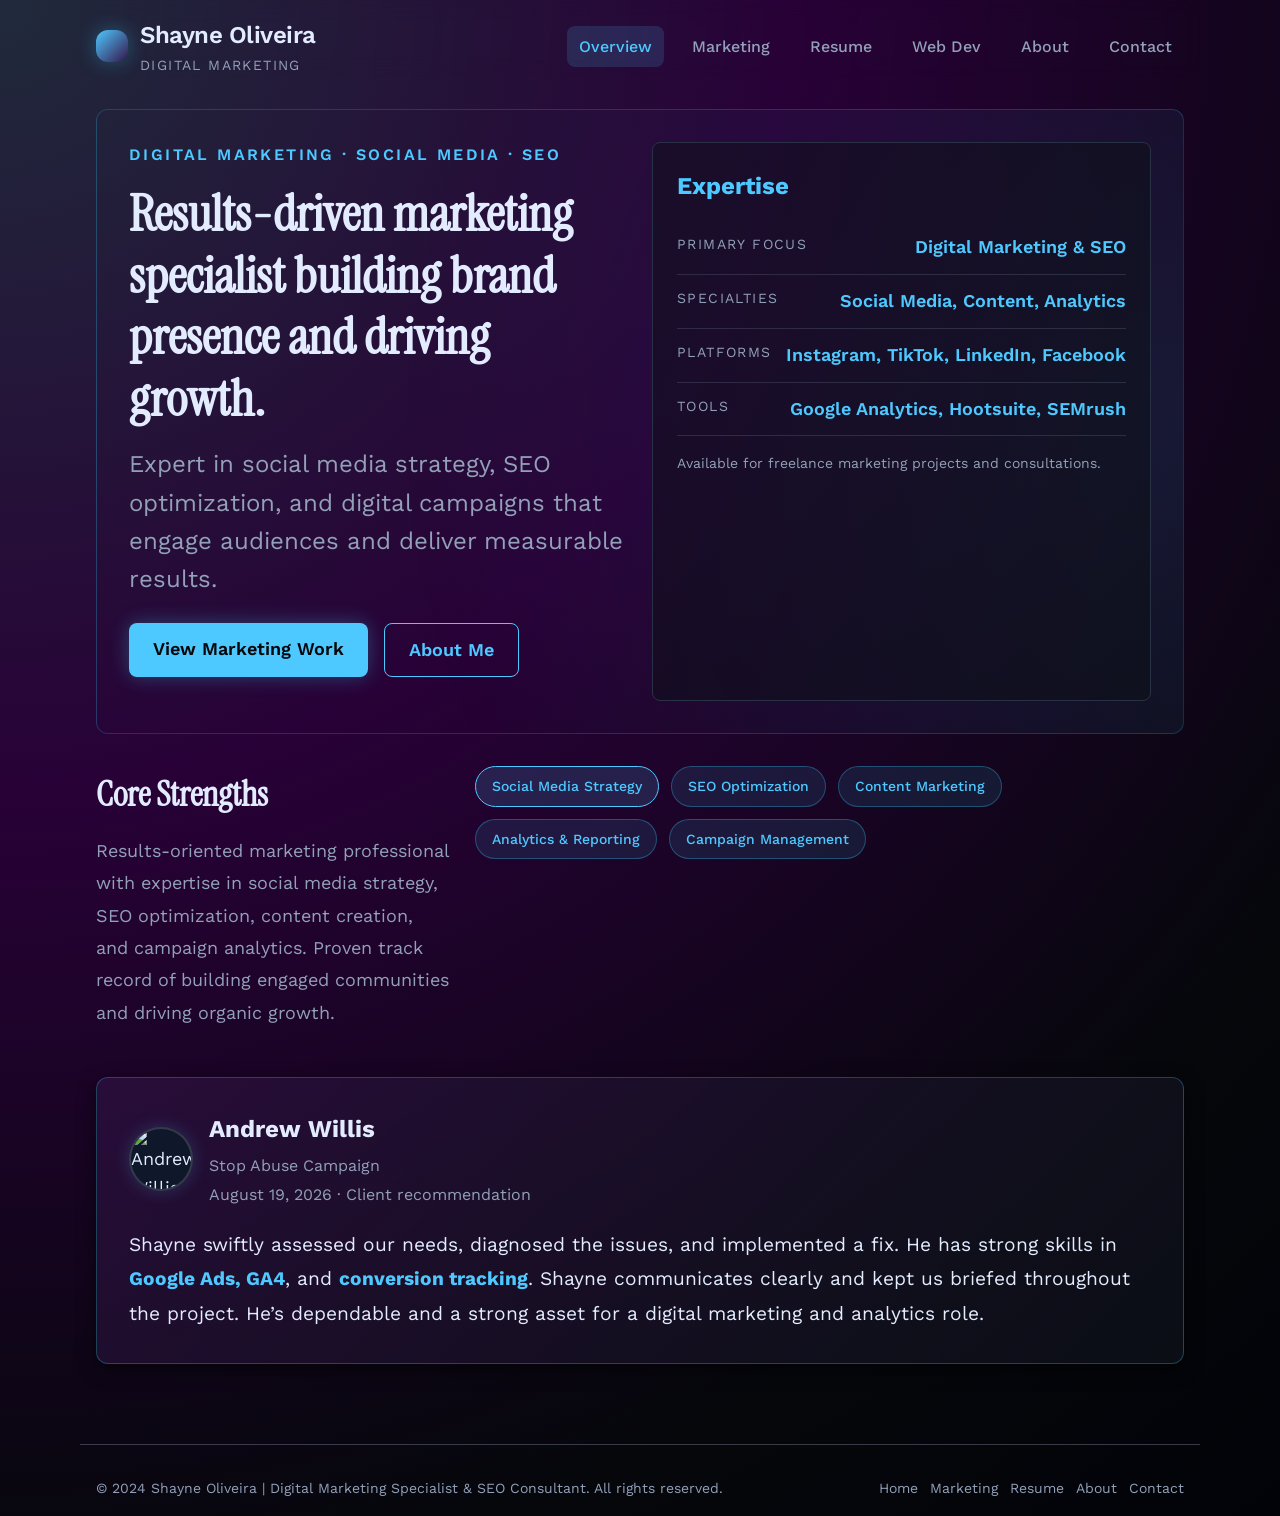
==== index.html @ 834544fd "Use Andrew Willis headshot in recommendation card - Replace Unsplash placeholder with provided Andre" ====
<!DOCTYPE html>
<html lang="en">
<head>
  <meta charset="UTF-8" />
  <meta name="viewport" content="width=device-width, initial-scale=1" />
  <meta name="description" content="Digital Marketing Specialist | Social Media, SEO & Content Strategy | Freelance Marketing Services for Brands & Startups" />
  <meta name="keywords" content="digital marketing specialist, social media marketing, SEO specialist, content marketing, digital marketing consultant, social media strategist" />
  <meta name="author" content="Shayne Oliveira" />
  <meta property="og:title" content="Shayne Oliveira | Digital Marketing Specialist & SEO Expert" />
  <meta property="og:description" content="Results-driven marketing specialist in social media strategy, SEO optimization, and digital campaigns." />
  <meta property="og:type" content="website" />
  <meta property="og:url" content="https://user-ux-lab.github.io/Html-portfolio/" />
  <meta name="language" content="English" />
  <meta name="revisit-after" content="7 days" />
  <meta name="robots" content="index, follow" />
  <title>Digital Marketing Specialist | SEO Expert | Shayne Oliveira</title>
  <link rel="canonical" href="https://user-ux-lab.github.io/Html-portfolio/" />
  <link rel="preconnect" href="https://fonts.googleapis.com" />
  <link rel="preconnect" href="https://fonts.gstatic.com" crossorigin />
  <link href="https://fonts.googleapis.com/css2?family=Work+Sans:wght@300;400;500;600;700&family=Instrument+Serif:ital@0;1&display=swap" rel="stylesheet" />
  <style>
    :root {
      --text-xs: clamp(0.75rem, 0.7rem + 0.25vw, 0.875rem);
      --text-sm: clamp(0.875rem, 0.8rem + 0.35vw, 1rem);
      --text-base: clamp(1rem, 0.95rem + 0.25vw, 1.125rem);
      --text-lg: clamp(1.125rem, 1rem + 0.75vw, 1.5rem);
      --text-xl: clamp(1.5rem, 1.2rem + 1.25vw, 2.25rem);
      --text-2xl: clamp(2rem, 1.2rem + 2.5vw, 3.5rem);

      --space-1: 0.25rem;
      --space-2: 0.5rem;
      --space-3: 0.75rem;
      --space-4: 1rem;
      --space-5: 1.25rem;
      --space-6: 1.5rem;
      --space-8: 2rem;
      --space-10: 2.5rem;
      --space-12: 3rem;
      --space-16: 4rem;

      --color-bg: #05070b;
      --color-surface: #0c1017;
      --color-surface-2: #151b25;
      --color-border: #293244;
      --color-text: #e3ecff;
      --color-text-muted: #92a0b8;
      --color-primary: #4ec9ff;
      --color-primary-hover: #2faee6;
      --color-primary-soft: rgba(78, 201, 255, 0.15);
      --color-purple: #34154a;
      --color-purple-soft: rgba(52, 21, 74, 0.38);
      --color-gold: #f2c46d;

      --radius-sm: 0.375rem;
      --radius-md: 0.5rem;
      --radius-lg: 0.75rem;
      --radius-full: 9999px;

      --shadow-sm: 0 1px 2px rgba(0, 0, 0, 0.35);
      --shadow-md: 0 6px 18px rgba(0, 0, 0, 0.55);
    }

    *, *::before, *::after { box-sizing: border-box; margin: 0; padding: 0; }
    html { text-size-adjust: none; scroll-behavior: smooth; }
    body {
      min-height: 100vh;
      font-family: 'Work Sans', system-ui, -apple-system, BlinkMacSystemFont, 'Segoe UI', sans-serif;
      font-size: var(--text-base);
      line-height: 1.6;
      color: var(--color-text);
      background: radial-gradient(circle at top left, #202a3b 0, #280137 40%, #05070b 80%, #020308 100%);
    }

    a, button { font: inherit; color: inherit; text-decoration: none; border: none; background: none; cursor: pointer; transition: 160ms ease; }

    header {
      max-width: 1120px;
      margin: 0 auto;
      padding: var(--space-4) var(--space-4) 0;
      display: flex;
      align-items: center;
      justify-content: space-between;
      gap: var(--space-4);
      position: sticky;
      top: 0;
      z-index: 10;
      backdrop-filter: blur(10px);
    }

    .logo { display: flex; align-items: center; gap: var(--space-3); }
    .logo a { display: flex; align-items: center; gap: var(--space-3); color: inherit; text-decoration: none; }
    .logo-mark {
      width: 32px; height: 32px; border-radius: var(--radius-lg);
      background: linear-gradient(135deg, var(--color-primary), var(--color-purple));
      box-shadow: 0 0 20px rgba(52, 211, 255, 0.3);
    }
    .logo-type-title { font-weight: 600; font-size: var(--text-lg); letter-spacing: -0.02em; }
    .logo-type-subtitle { font-size: var(--text-xs); color: var(--color-text-muted); text-transform: uppercase; letter-spacing: 0.1em; }

    .nav-links { display: flex; gap: var(--space-4); flex-wrap: wrap; }
    .nav-link {
      font-size: var(--text-sm);
      font-weight: 500;
      color: var(--color-text-muted);
      padding: var(--space-2) var(--space-3);
      border-radius: var(--radius-md);
      transition: all 160ms ease;
    }
    .nav-link:hover { color: var(--color-primary); }
    .nav-link.active { color: var(--color-primary); background: var(--color-primary-soft); }

    .page-shell { max-width: 1120px; margin: 0 auto; padding: var(--space-8) var(--space-4); }

    .hero {
      display: grid;
      grid-template-columns: minmax(0, 1fr) minmax(0, 1fr);
      gap: var(--space-6);
      padding: var(--space-8);
      border-radius: var(--radius-lg);
      background: radial-gradient(circle at right, rgba(52, 211, 255, 0.1) 0%, transparent 70%);
      border: 1px solid rgba(52, 211, 255, 0.2);
      margin-bottom: var(--space-8);
    }

    .hero-text h1 {
      font-family: 'Instrument Serif', serif;
      font-size: var(--text-2xl);
      font-weight: 600;
      line-height: 1.2;
      margin: var(--space-4) 0;
    }

    .highlight {
      color: var(--color-primary);
      font-size: var(--text-sm);
      text-transform: uppercase;
      letter-spacing: 0.15em;
      font-weight: 600;
    }

    .tagline {
      font-size: var(--text-lg);
      color: var(--color-text-muted);
      margin: var(--space-4) 0;
    }

    .hero-actions { display: flex; gap: var(--space-4); margin: var(--space-6) 0; flex-wrap: wrap; }

    .btn-primary {
      padding: 0.75rem 1.5rem;
      background: var(--color-primary);
      color: var(--color-bg);
      border-radius: var(--radius-md);
      font-weight: 600;
      box-shadow: 0 0 20px rgba(52, 211, 255, 0.3);
      display: inline-block;
    }
    .btn-primary:hover { background: var(--color-primary-hover); box-shadow: 0 0 30px rgba(52, 211, 255, 0.5); }

    .btn-outline {
      padding: 0.75rem 1.5rem;
      border: 1px solid var(--color-primary);
      border-radius: var(--radius-md);
      font-weight: 600;
      color: var(--color-primary);
      display: inline-block;
    }
    .btn-outline:hover { background: var(--color-primary-soft); }

    .hero-note {
      font-size: var(--text-xs);
      color: var(--color-text-muted);
      margin-top: var(--space-4);
    }

    .hero-aside {
      padding: var(--space-6);
      background: rgba(12, 16, 23, 0.5);
      border-radius: var(--radius-md);
      border: 1px solid var(--color-border);
    }

    .hero-aside h2 {
      font-size: var(--text-lg);
      margin-bottom: var(--space-4);
      color: var(--color-primary);
    }

    .metric-row {
      display: flex;
      justify-content: space-between;
      padding: var(--space-3) 0;
      border-bottom: 1px solid rgba(147, 160, 184, 0.2);
    }

    .metric-label {
      font-size: var(--text-xs);
      color: var(--color-text-muted);
      text-transform: uppercase;
      letter-spacing: 0.1em;
    }

    .metric-value {
      font-weight: 600;
      color: var(--color-primary);
    }

    .section { margin-bottom: var(--space-12); }
    .section-header {
      display: grid;
      grid-template-columns: minmax(0, 1fr) minmax(0, 2fr);
      gap: var(--space-6);
      margin-bottom: var(--space-6);
      align-items: start;
    }

    .section-header h2 {
      font-family: 'Instrument Serif', serif;
      font-size: var(--text-xl);
      margin-bottom: var(--space-3);
    }

    .section-header p {
      color: var(--color-text-muted);
      line-height: 1.8;
    }

    .pill-list { display: flex; gap: var(--space-3); flex-wrap: wrap; }
    .pill {
      padding: var(--space-2) var(--space-4);
      background: rgba(52, 211, 255, 0.1);
      border: 1px solid rgba(52, 211, 255, 0.3);
      border-radius: var(--radius-full);
      font-size: var(--text-xs);
      font-weight: 500;
      color: var(--color-primary);
    }

    .pill--primary {
      background: var(--color-primary-soft);
      border-color: var(--color-primary);
      color: var(--color-primary);
    }

    .recommendation {
      margin-top: var(--space-12);
      background: linear-gradient(135deg, rgba(52, 21, 74, 0.55), rgba(12, 16, 23, 0.9));
      border: 1px solid rgba(78, 201, 255, 0.28);
      border-radius: var(--radius-lg);
      padding: var(--space-8);
      box-shadow: var(--shadow-md);
    }

    .recommendation-header {
      display: flex;
      align-items: center;
      gap: var(--space-4);
      margin-bottom: var(--space-5);
    }

    .recommendation-avatar {
      width: 64px;
      height: 64px;
      border-radius: 50%;
      overflow: hidden;
      border: 2px solid rgba(255,255,255,0.15);
      box-shadow: 0 0 18px rgba(78,201,255,0.2);
      background: #0f172a;
      flex-shrink: 0;
    }

    .recommendation-avatar img {
      width: 100%;
      height: 100%;
      object-fit: cover;
      display: block;
    }

    .recommendation-person {
      display: flex;
      flex-direction: column;
      gap: var(--space-1);
    }

    .recommendation-name {
      font-weight: 700;
      font-size: var(--text-lg);
    }

    .recommendation-role {
      color: var(--color-text-muted);
      font-size: var(--text-sm);
    }

    .recommendation-body {
      color: var(--color-text);
      font-size: clamp(1rem, 0.95rem + 0.5vw, 1.2rem);
      line-height: 1.8;
      margin: 0;
    }

    .recommendation-body strong {
      color: var(--color-primary);
    }

    footer {
      max-width: 1120px; margin: 0 auto; padding: var(--space-8) var(--space-4) var(--space-4);
      font-size: var(--text-xs); color: var(--color-text-muted); display: flex; justify-content: space-between;
      gap: var(--space-4); border-top: 1px solid rgba(147,160,184,.35); margin-top: var(--space-12);
    }
    .footer-links { display: flex; gap: var(--space-3); flex-wrap: wrap; }

    @media (max-width: 900px) {
      .hero { grid-template-columns: minmax(0,1fr); }
      .section-header { grid-template-columns: minmax(0,1fr); }
      header, footer { flex-direction: column; align-items: flex-start; }
      .hero { padding: var(--space-6); }
    }
    @media (max-width: 600px) {
      .page-shell { padding-inline: var(--space-3); }
      .hero { padding: var(--space-4); }
      .nav-links { gap: var(--space-2); }
      .nav-link { font-size: var(--text-xs); padding: var(--space-2); }
    }
  </style>
</head>
<body>
  <header>
    <div class="logo">
      <a href="index.html">
        <div class="logo-mark" aria-hidden="true"></div>
        <div>
          <div class="logo-type-title">Shayne Oliveira</div>
          <div class="logo-type-subtitle">Digital Marketing</div>
        </div>
      </a>
    </div>
    <nav class="nav-links" aria-label="Primary navigation">
      <a href="index.html" class="nav-link active">Overview</a>
      <a href="marketing.html" class="nav-link">Marketing</a>
      <a href="resume.html" class="nav-link">Resume</a>
      <a href="webdev.html" class="nav-link">Web Dev</a>
      <a href="about.html" class="nav-link">About</a>
      <a href="contact.html" class="nav-link">Contact</a>
    </nav>
  </header>

  <main class="page-shell">
    <section class="hero" aria-labelledby="hero-title">
      <div class="hero-text">
        <p class="highlight">Digital Marketing · Social Media · SEO</p>
        <h1 id="hero-title">Results-driven marketing specialist building brand presence and driving growth.</h1>
        <p class="tagline">Expert in social media strategy, SEO optimization, and digital campaigns that engage audiences and deliver measurable results.</p>
        <div class="hero-actions">
          <a href="marketing.html" class="btn-primary">View Marketing Work</a>
          <a href="about.html" class="btn-outline">About Me</a>
        </div>
      </div>
      <aside class="hero-aside" aria-label="Professional snapshot">
        <h2>Expertise</h2>
        <div class="metric-row"><span class="metric-label">Primary Focus</span><span class="metric-value">Digital Marketing & SEO</span></div>
        <div class="metric-row"><span class="metric-label">Specialties</span><span class="metric-value">Social Media, Content, Analytics</span></div>
        <div class="metric-row"><span class="metric-label">Platforms</span><span class="metric-value">Instagram, TikTok, LinkedIn, Facebook</span></div>
        <div class="metric-row"><span class="metric-label">Tools</span><span class="metric-value">Google Analytics, Hootsuite, SEMrush</span></div>
        <p class="hero-note">Available for freelance marketing projects and consultations.</p>
      </aside>
    </section>

    <section class="section" aria-labelledby="skills-title">
      <div class="section-header">
        <div>
          <h2 id="skills-title">Core Strengths</h2>
          <p>Results-oriented marketing professional with expertise in social media strategy, SEO optimization, content creation, and campaign analytics. Proven track record of building engaged communities and driving organic growth.</p>
        </div>
        <div class="pill-list">
          <span class="pill pill--primary">Social Media Strategy</span>
          <span class="pill">SEO Optimization</span>
          <span class="pill">Content Marketing</span>
          <span class="pill">Analytics & Reporting</span>
          <span class="pill">Campaign Management</span>
        </div>
      </div>
    </section>

    <section class="recommendation" aria-labelledby="recommendation-title">
      <div class="recommendation-header">
        <div class="recommendation-avatar" aria-hidden="true">
          <img src="https://raw.githubusercontent.com/User-ux-lab/Html-portfolio/main/assets/images/andrew-j.s.-willis.webp" alt="Andrew Willis portrait" />
        </div>
        <div class="recommendation-person">
          <div class="recommendation-name">Andrew Willis</div>
          <div class="recommendation-role">Stop Abuse Campaign</div>
          <div class="recommendation-role">August 19, 2026 · Client recommendation</div>
        </div>
      </div>
      <p class="recommendation-body">
        Shayne swiftly assessed our needs, diagnosed the issues, and implemented a fix. He has strong skills in
        <strong>Google Ads, GA4</strong>, and <strong>conversion tracking</strong>. Shayne communicates clearly and kept us briefed throughout the project.
        He’s dependable and a strong asset for a digital marketing and analytics role.
      </p>
    </section>
  </main>

  <footer role="contentinfo">
    <div>&copy; 2024 Shayne Oliveira | Digital Marketing Specialist & SEO Consultant. All rights reserved.</div>
    <div class="footer-links">
      <a href="index.html">Home</a>
      <a href="marketing.html">Marketing</a>
      <a href="resume.html">Resume</a>
      <a href="about.html">About</a>
      <a href="contact.html">Contact</a>
    </div>
  </footer>

  <script>
    // Set active nav link based on current page
    document.querySelectorAll('.nav-link').forEach(link => {
      const href = link.getAttribute('href');
      const currentPage = window.location.pathname.split('/').pop() || 'index.html';
      if ((href === '/' && (currentPage === '' || currentPage === 'index.html')) || href === currentPage) {
        link.classList.add('active');
      } else {
        link.classList.remove('active');
      }
    });
  </script>
</body>
</html>
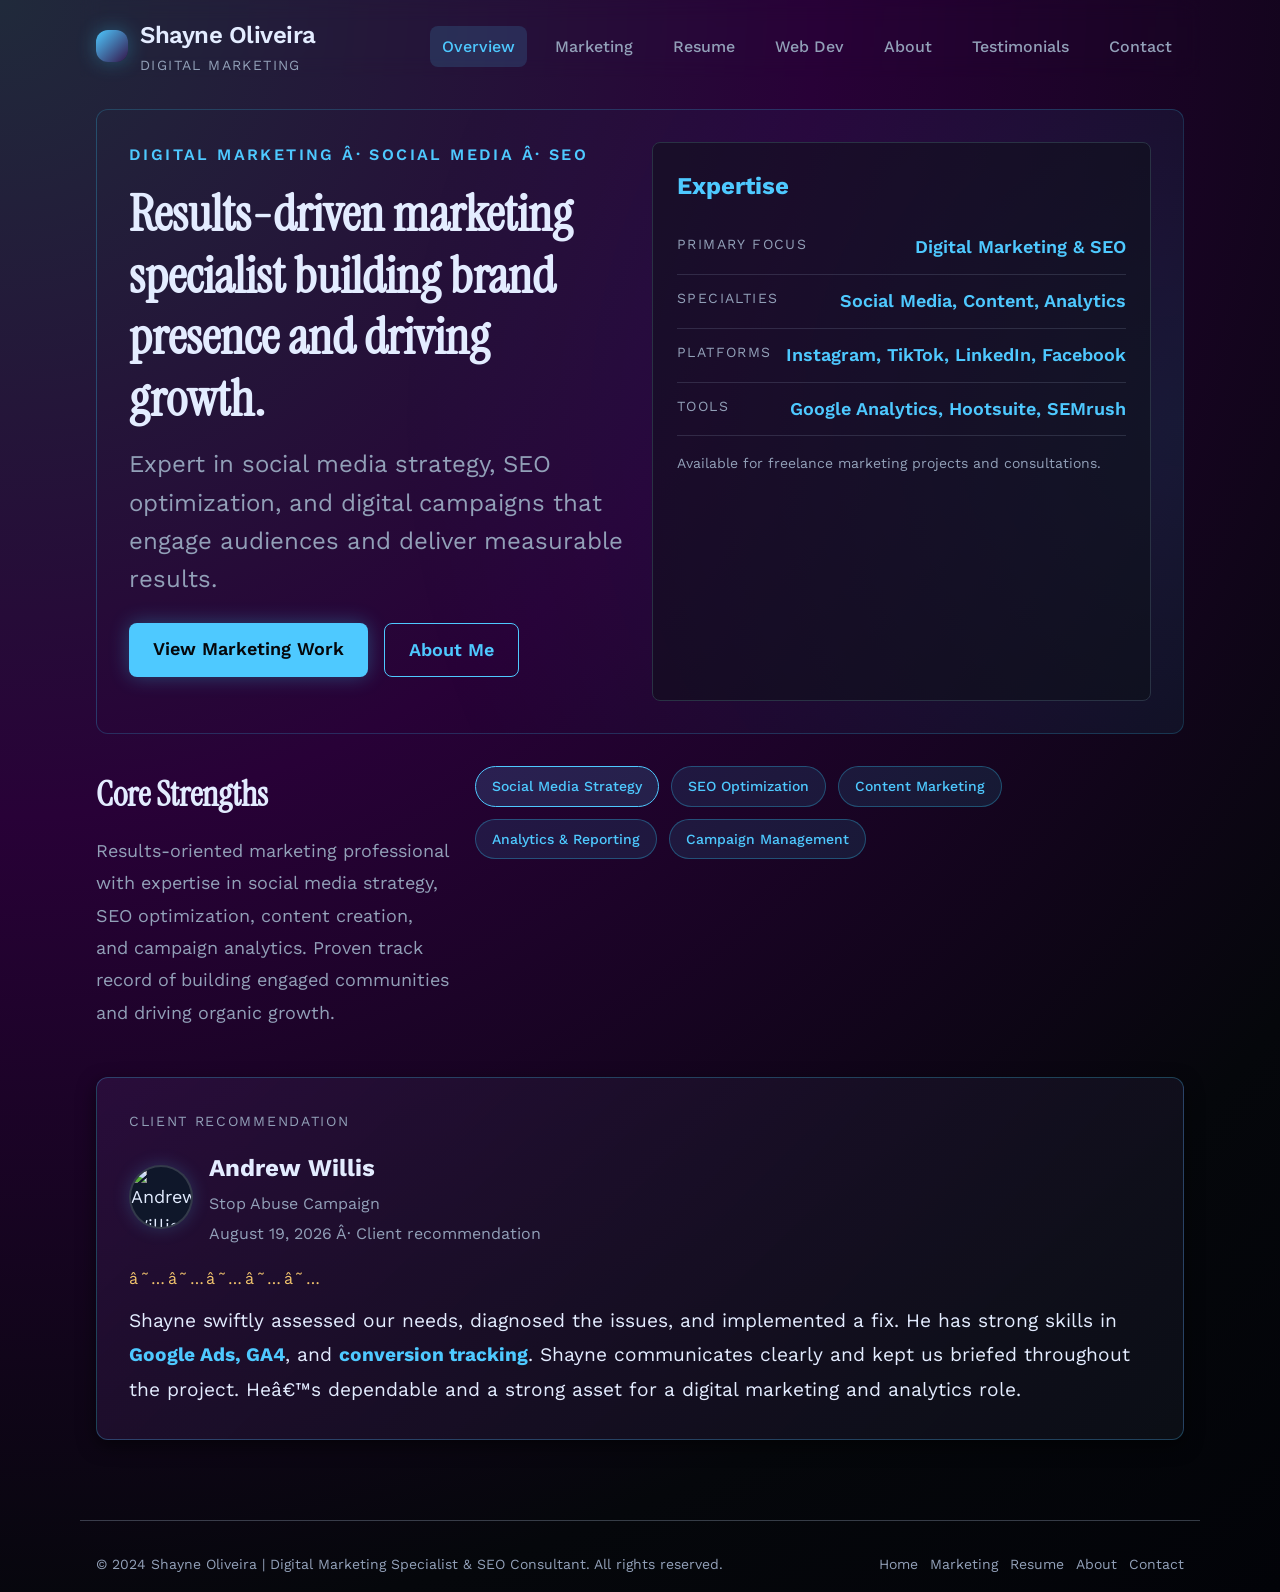
==== commit f089babc: "Add LinkedIn-style testimonials experience - Add subtle five-star rating to client recommendation - " ====
--- a/index.html
+++ b/index.html
@@ -1,4 +1,4 @@
-<!DOCTYPE html>
+﻿<!DOCTYPE html>
 <html lang="en">
 <head>
   <meta charset="UTF-8" />
@@ -249,6 +249,17 @@
       border-radius: var(--radius-lg);
       padding: var(--space-8);
       box-shadow: var(--shadow-md);
+      display: block;
+      color: inherit;
+      transition: transform 160ms ease, border-color 160ms ease, box-shadow 160ms ease;
+    }
+
+    .recommendation:hover,
+    .recommendation:focus-visible {
+      border-color: var(--color-primary);
+      box-shadow: 0 0 28px rgba(78, 201, 255, 0.18);
+      transform: translateY(-2px);
+      outline: none;
     }
 
     .recommendation-header {
@@ -301,6 +312,21 @@
 
     .recommendation-body strong {
       color: var(--color-primary);
+    }
+
+    .recommendation-rating {
+      color: var(--color-gold);
+      font-size: var(--text-sm);
+      letter-spacing: 0.16em;
+      margin: var(--space-4) 0 var(--space-3);
+    }
+
+    .recommendation-label {
+      color: var(--color-text-muted);
+      font-size: var(--text-xs);
+      text-transform: uppercase;
+      letter-spacing: 0.12em;
+      margin-bottom: var(--space-4);
     }
 
     footer {
@@ -341,6 +367,7 @@
       <a href="resume.html" class="nav-link">Resume</a>
       <a href="webdev.html" class="nav-link">Web Dev</a>
       <a href="about.html" class="nav-link">About</a>
+      <a href="testimonials.html" class="nav-link">Testimonials</a>
       <a href="contact.html" class="nav-link">Contact</a>
     </nav>
   </header>
@@ -348,7 +375,7 @@
   <main class="page-shell">
     <section class="hero" aria-labelledby="hero-title">
       <div class="hero-text">
-        <p class="highlight">Digital Marketing · Social Media · SEO</p>
+        <p class="highlight">Digital Marketing Â· Social Media Â· SEO</p>
         <h1 id="hero-title">Results-driven marketing specialist building brand presence and driving growth.</h1>
         <p class="tagline">Expert in social media strategy, SEO optimization, and digital campaigns that engage audiences and deliver measurable results.</p>
         <div class="hero-actions">
@@ -382,23 +409,25 @@
       </div>
     </section>
 
-    <section class="recommendation" aria-labelledby="recommendation-title">
+    <a class="recommendation" href="https://stopabusecampaign.org/stop-abuse-campaign-board/andrew-willis/" target="_blank" rel="noopener noreferrer" aria-label="Read Andrew Willis's recommendation on the Stop Abuse Campaign website">
+      <div class="recommendation-label">Client recommendation</div>
       <div class="recommendation-header">
         <div class="recommendation-avatar" aria-hidden="true">
-          <img src="https://raw.githubusercontent.com/User-ux-lab/Html-portfolio/main/assets/images/andrew-j.s.-willis.webp" alt="Andrew Willis portrait" />
+          <img src="assets/images/andrew-j.s.-willis.webp" alt="Andrew Willis portrait" />
         </div>
         <div class="recommendation-person">
           <div class="recommendation-name">Andrew Willis</div>
           <div class="recommendation-role">Stop Abuse Campaign</div>
-          <div class="recommendation-role">August 19, 2026 · Client recommendation</div>
+          <div class="recommendation-role">August 19, 2026 Â· Client recommendation</div>
         </div>
       </div>
+      <div class="recommendation-rating" aria-label="5 out of 5 stars">â˜…â˜…â˜…â˜…â˜…</div>
       <p class="recommendation-body">
         Shayne swiftly assessed our needs, diagnosed the issues, and implemented a fix. He has strong skills in
         <strong>Google Ads, GA4</strong>, and <strong>conversion tracking</strong>. Shayne communicates clearly and kept us briefed throughout the project.
-        He’s dependable and a strong asset for a digital marketing and analytics role.
+        Heâ€™s dependable and a strong asset for a digital marketing and analytics role.
       </p>
-    </section>
+    </a>
   </main>
 
   <footer role="contentinfo">
@@ -426,3 +455,5 @@
   </script>
 </body>
 </html>
+
+
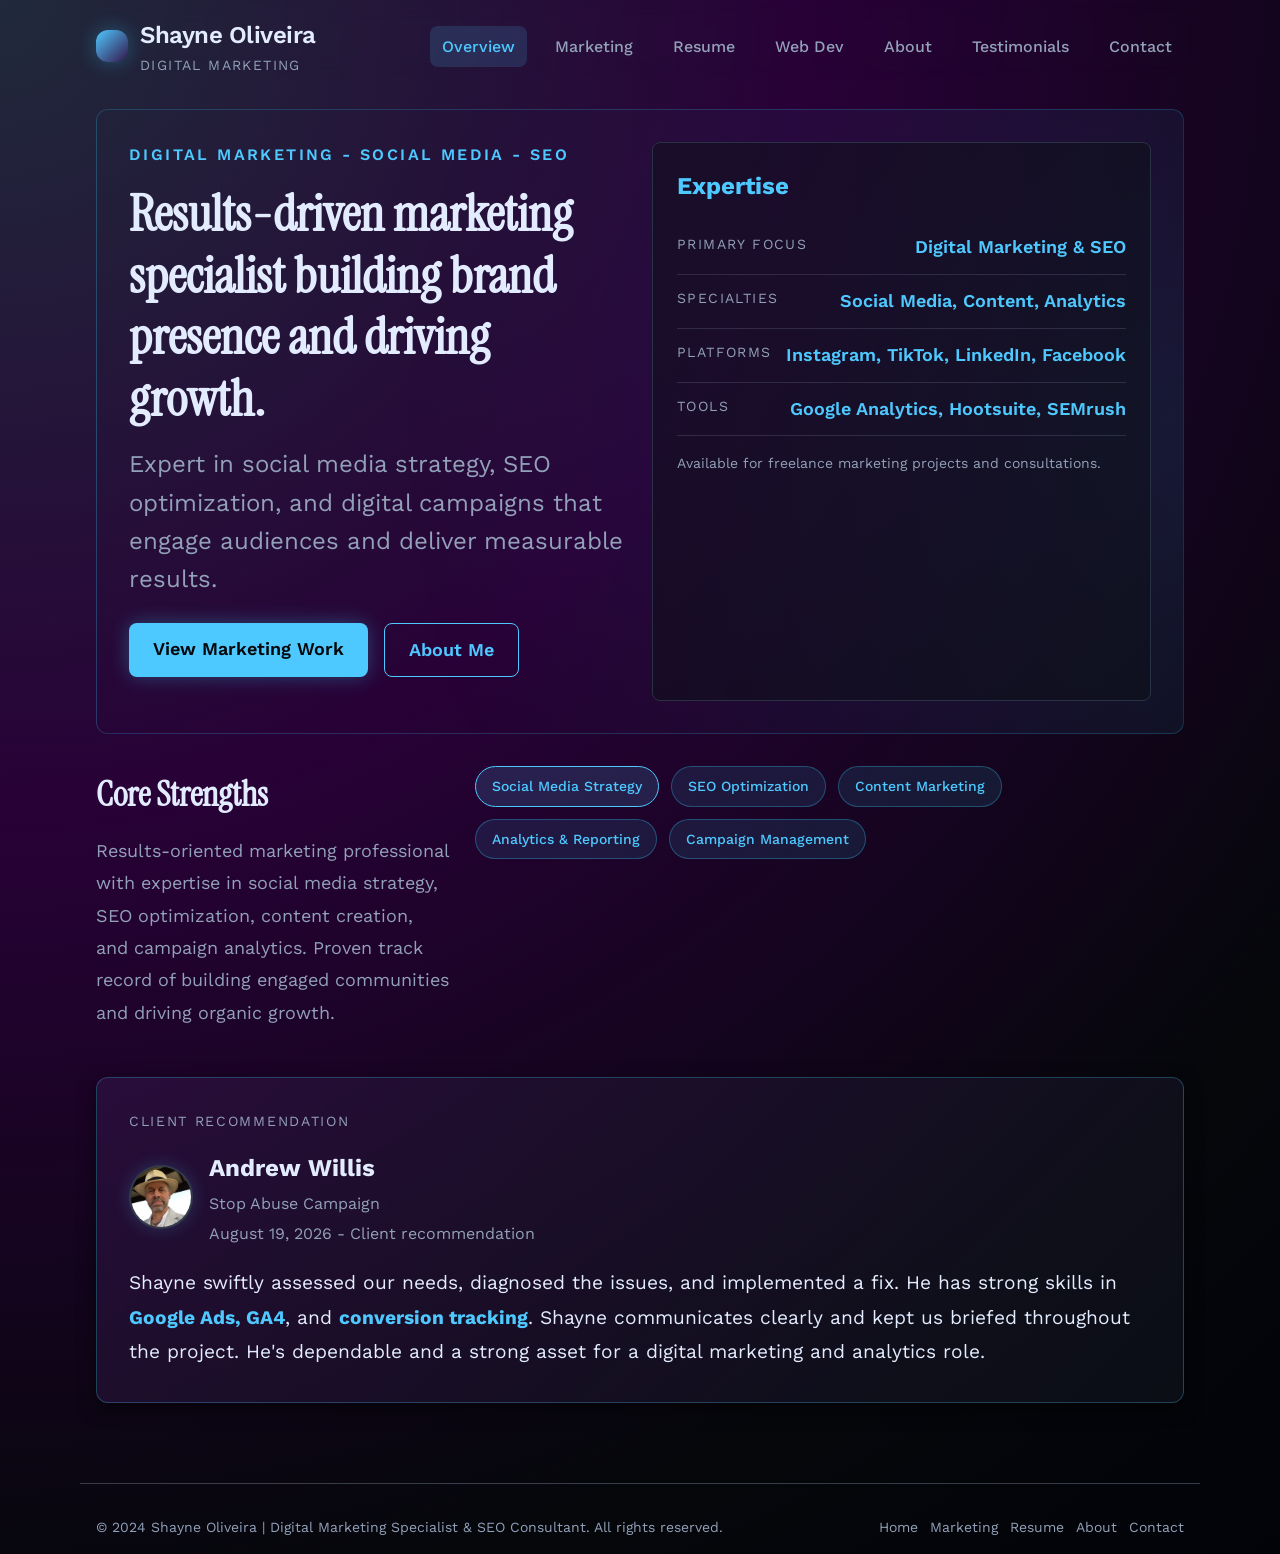
==== commit ee26f3de: "Remove testimonial star ratings - Remove star rating markup and styles from homepage and Testimonial" ====
--- a/index.html
+++ b/index.html
@@ -314,13 +314,6 @@
       color: var(--color-primary);
     }
 
-    .recommendation-rating {
-      color: var(--color-gold);
-      font-size: var(--text-sm);
-      letter-spacing: 0.16em;
-      margin: var(--space-4) 0 var(--space-3);
-    }
-
     .recommendation-label {
       color: var(--color-text-muted);
       font-size: var(--text-xs);
@@ -375,7 +368,7 @@
   <main class="page-shell">
     <section class="hero" aria-labelledby="hero-title">
       <div class="hero-text">
-        <p class="highlight">Digital Marketing Â· Social Media Â· SEO</p>
+        <p class="highlight">Digital Marketing - Social Media - SEO</p>
         <h1 id="hero-title">Results-driven marketing specialist building brand presence and driving growth.</h1>
         <p class="tagline">Expert in social media strategy, SEO optimization, and digital campaigns that engage audiences and deliver measurable results.</p>
         <div class="hero-actions">
@@ -418,14 +411,13 @@
         <div class="recommendation-person">
           <div class="recommendation-name">Andrew Willis</div>
           <div class="recommendation-role">Stop Abuse Campaign</div>
-          <div class="recommendation-role">August 19, 2026 Â· Client recommendation</div>
+          <div class="recommendation-role">August 19, 2026 - Client recommendation</div>
         </div>
       </div>
-      <div class="recommendation-rating" aria-label="5 out of 5 stars">â˜…â˜…â˜…â˜…â˜…</div>
       <p class="recommendation-body">
         Shayne swiftly assessed our needs, diagnosed the issues, and implemented a fix. He has strong skills in
         <strong>Google Ads, GA4</strong>, and <strong>conversion tracking</strong>. Shayne communicates clearly and kept us briefed throughout the project.
-        Heâ€™s dependable and a strong asset for a digital marketing and analytics role.
+        He's dependable and a strong asset for a digital marketing and analytics role.
       </p>
     </a>
   </main>
@@ -455,5 +447,3 @@
   </script>
 </body>
 </html>
-
-
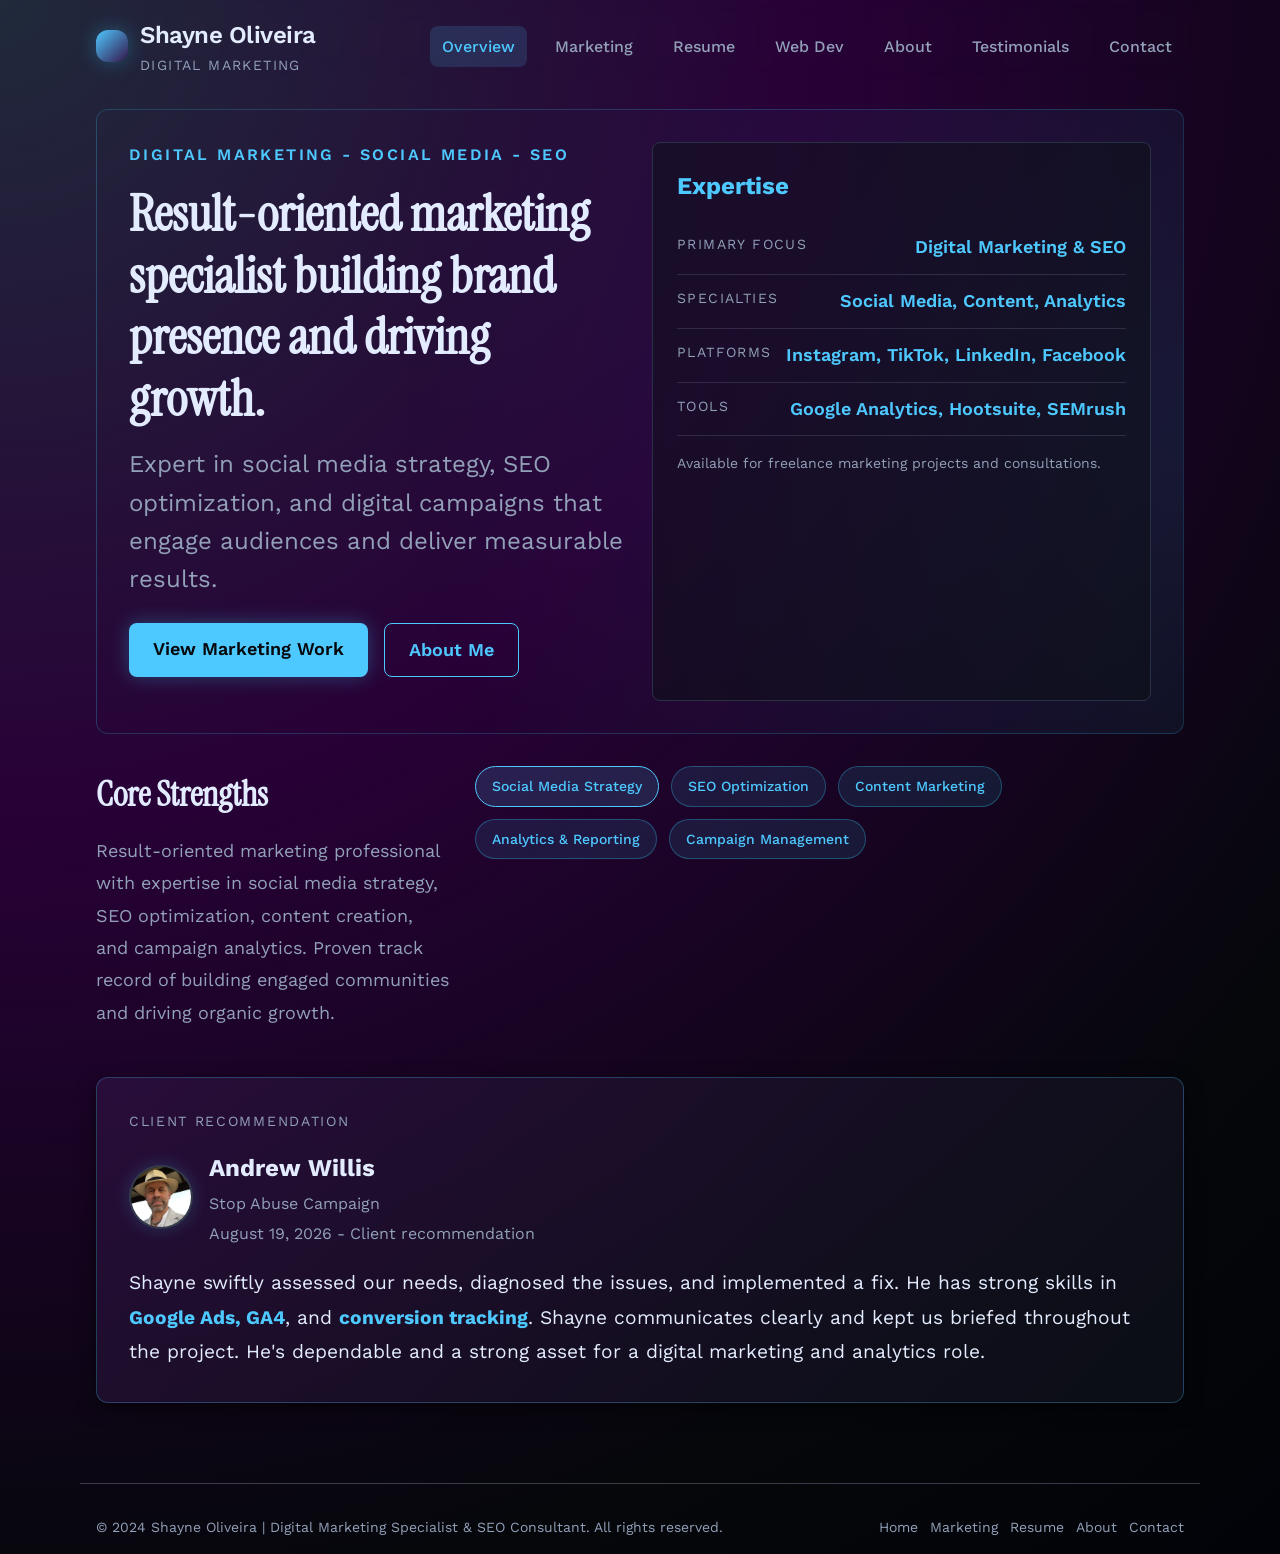
==== commit 7e5218ba: "Fix marketing navigation and headline wording - Normalize Marketing links to explicit relative paths" ====
--- a/index.html
+++ b/index.html
@@ -7,7 +7,7 @@
   <meta name="keywords" content="digital marketing specialist, social media marketing, SEO specialist, content marketing, digital marketing consultant, social media strategist" />
   <meta name="author" content="Shayne Oliveira" />
   <meta property="og:title" content="Shayne Oliveira | Digital Marketing Specialist & SEO Expert" />
-  <meta property="og:description" content="Results-driven marketing specialist in social media strategy, SEO optimization, and digital campaigns." />
+  <meta property="og:description" content="Result-oriented marketing specialist in social media strategy, SEO optimization, and digital campaigns." />
   <meta property="og:type" content="website" />
   <meta property="og:url" content="https://user-ux-lab.github.io/Html-portfolio/" />
   <meta name="language" content="English" />
@@ -356,7 +356,7 @@
     </div>
     <nav class="nav-links" aria-label="Primary navigation">
       <a href="index.html" class="nav-link active">Overview</a>
-      <a href="marketing.html" class="nav-link">Marketing</a>
+      <a href="./marketing.html" class="nav-link">Marketing</a>
       <a href="resume.html" class="nav-link">Resume</a>
       <a href="webdev.html" class="nav-link">Web Dev</a>
       <a href="about.html" class="nav-link">About</a>
@@ -369,10 +369,10 @@
     <section class="hero" aria-labelledby="hero-title">
       <div class="hero-text">
         <p class="highlight">Digital Marketing - Social Media - SEO</p>
-        <h1 id="hero-title">Results-driven marketing specialist building brand presence and driving growth.</h1>
+        <h1 id="hero-title">Result-oriented marketing specialist building brand presence and driving growth.</h1>
         <p class="tagline">Expert in social media strategy, SEO optimization, and digital campaigns that engage audiences and deliver measurable results.</p>
         <div class="hero-actions">
-          <a href="marketing.html" class="btn-primary">View Marketing Work</a>
+          <a href="./marketing.html" class="btn-primary">View Marketing Work</a>
           <a href="about.html" class="btn-outline">About Me</a>
         </div>
       </div>
@@ -390,7 +390,7 @@
       <div class="section-header">
         <div>
           <h2 id="skills-title">Core Strengths</h2>
-          <p>Results-oriented marketing professional with expertise in social media strategy, SEO optimization, content creation, and campaign analytics. Proven track record of building engaged communities and driving organic growth.</p>
+          <p>Result-oriented marketing professional with expertise in social media strategy, SEO optimization, content creation, and campaign analytics. Proven track record of building engaged communities and driving organic growth.</p>
         </div>
         <div class="pill-list">
           <span class="pill pill--primary">Social Media Strategy</span>
@@ -426,7 +426,7 @@
     <div>&copy; 2024 Shayne Oliveira | Digital Marketing Specialist & SEO Consultant. All rights reserved.</div>
     <div class="footer-links">
       <a href="index.html">Home</a>
-      <a href="marketing.html">Marketing</a>
+      <a href="./marketing.html">Marketing</a>
       <a href="resume.html">Resume</a>
       <a href="about.html">About</a>
       <a href="contact.html">Contact</a>
@@ -447,3 +447,4 @@
   </script>
 </body>
 </html>
+
